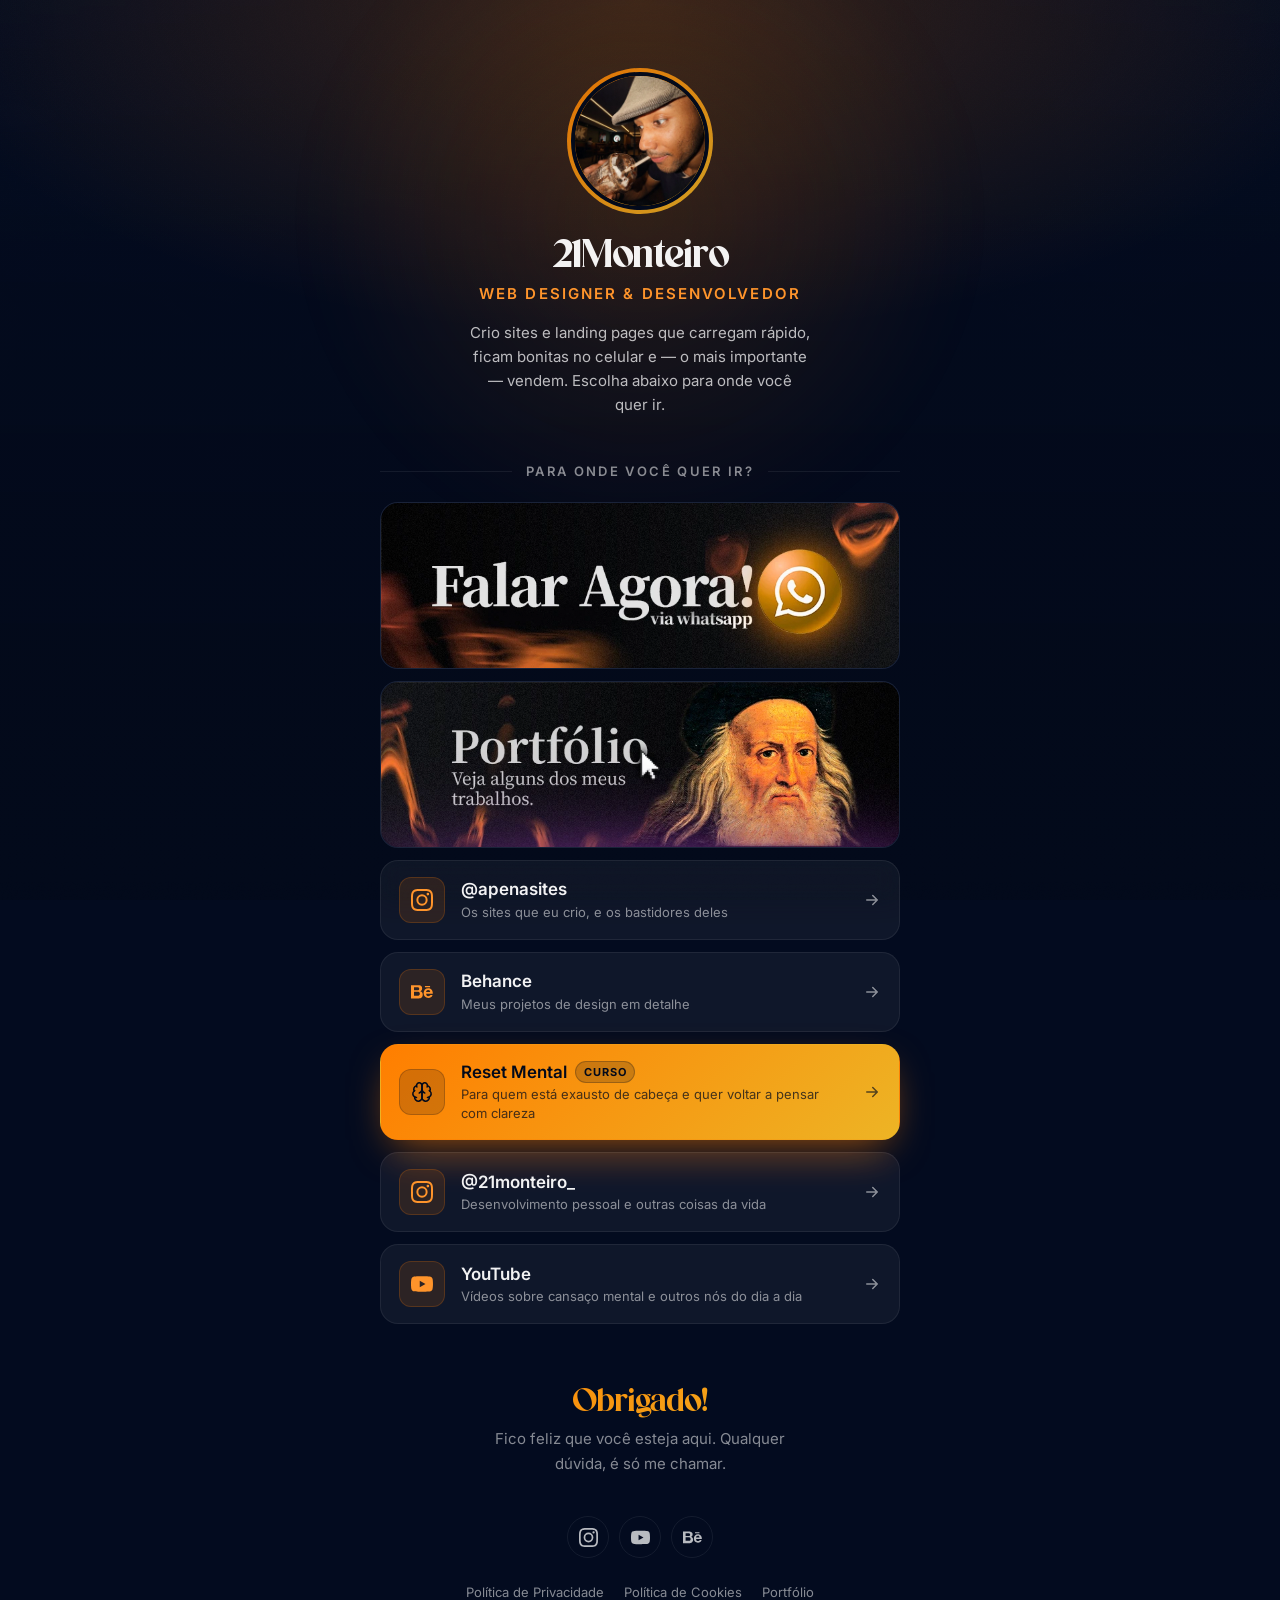
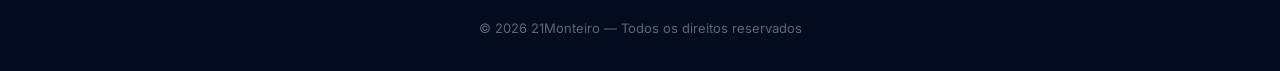
==== bio/index.html @ 61b2942c "atualizado" ====
<!DOCTYPE html>
<html lang="pt-BR">
<head>
<meta charset="UTF-8">
<meta name="viewport" content="width=device-width, initial-scale=1">
<meta name="theme-color" content="#02091A">

<title>21Monteiro — Todos os Links</title>
<meta name="description" content="Página oficial de links do 21Monteiro. Fale comigo no WhatsApp, veja meu portfólio de sites, conheça o curso Reset Mental e acompanhe nas redes.">
<meta name="author" content="Vitor Monteiro — 21Monteiro">
<link rel="canonical" href="https://21monteiro.com.br/bio/">

<meta property="og:type" content="profile">
<meta property="og:locale" content="pt_BR">
<meta property="og:site_name" content="21Monteiro">
<meta property="og:title" content="21Monteiro — Todos os Links">
<meta property="og:description" content="Fale comigo, veja meu portfólio e conheça o curso Reset Mental. Tudo em um lugar só.">
<meta property="og:image" content="https://21monteiro.com.br/assets/img/foto-bio-og.webp">
<meta property="og:image:width" content="1200">
<meta property="og:image:height" content="1200">
<meta name="twitter:card" content="summary_large_image">

<link rel="icon" href="/assets/img/logo-header.webp" type="image/webp">
<link rel="apple-touch-icon" href="/assets/img/foto-bio.webp">

<link rel="preconnect" href="https://fonts.googleapis.com">
<link rel="preconnect" href="https://fonts.gstatic.com" crossorigin>
<link rel="stylesheet" href="https://fonts.googleapis.com/css2?family=Inter:ital,opsz,wght@0,14..32,100..900;1,14..32,100..900&display=swap">

<link rel="stylesheet" href="/css/base.css">
<link rel="stylesheet" href="/css/bio.css">
<link rel="stylesheet" href="/css/lead.css">

<link rel="preload" as="image" href="/assets/img/foto-bio.webp">
<link rel="preload" as="image" href="/assets/img/banner-whatsapp.webp">

<script type="application/ld+json">
{
  "@context": "https://schema.org",
  "@type": "Person",
  "name": "Vitor Monteiro",
  "alternateName": "21Monteiro",
  "jobTitle": "Web Designer e Desenvolvedor",
  "url": "https://21monteiro.com.br/bio/",
  "sameAs": [
    "https://www.instagram.com/apenasites/",
    "https://www.instagram.com/21monteiro_/",
    "https://www.youtube.com/@21Monteiro",
    "https://www.behance.net/21monteiro"
  ]
}
</script>
</head>

<body class="pagina-bio">

<!-- Fundo em camadas -->
<div class="bio-fundo" aria-hidden="true">
  <img src="/assets/img/bio-bg.webp" alt="">
</div>
<div class="bio-halo" aria-hidden="true"></div>

<main class="bio-container">

  <!-- ====================== PERFIL ====================== -->
  <header class="bio-perfil">
    <div class="bio-avatar">
      <img src="/assets/img/foto-bio.webp" alt="Foto de Vitor Monteiro" width="138" height="138" fetchpriority="high">
    </div>

    <h1 class="bio-nome">21Monteiro</h1>
    <p class="bio-cargo">Web Designer &amp; Desenvolvedor</p>
    <p class="bio-sobre">
      Crio sites e landing pages que carregam rápido, ficam bonitas no celular
      e — o mais importante — vendem. Escolha abaixo para onde você quer ir.
    </p>
  </header>

  <!-- ====================== MENU DE LINKS ====================== -->
  <nav aria-labelledby="rotulo-menu">
    <p class="bio-menu-rotulo" id="rotulo-menu">Para onde você quer ir?</p>
    <ul class="bio-menu" id="bio-menu">
      <!-- montado por js/main.js a partir de dados.js -->
    </ul>
  </nav>

  <!-- ====================== AGRADECIMENTO ====================== -->
  <section class="bio-obrigado">
    <h2 class="texto-marca">Obrigado!</h2>
    <p>Fico feliz que você esteja aqui. Qualquer dúvida, é só me chamar.</p>
  </section>

  <!-- ====================== RODAPÉ ====================== -->
  <footer class="bio-rodape">
    <div class="bio-rodape-redes redes">
      <a data-rede="instagramPessoal" href="#" target="_blank" rel="noopener" aria-label="Instagram">
        <svg viewBox="0 0 24 24" fill="currentColor" aria-hidden="true"><path d="M12 2.16c3.2 0 3.58.01 4.85.07 1.17.05 1.8.25 2.23.41.56.22.96.48 1.38.9.42.42.68.82.9 1.38.16.42.36 1.06.41 2.23.06 1.27.07 1.65.07 4.85s-.01 3.58-.07 4.85c-.05 1.17-.25 1.8-.41 2.23-.22.56-.48.96-.9 1.38-.42.42-.82.68-1.38.9-.42.16-1.06.36-2.23.41-1.27.06-1.65.07-4.85.07s-3.58-.01-4.85-.07c-1.17-.05-1.8-.25-2.23-.41-.56-.22-.96-.48-1.38-.9-.42-.42-.68-.82-.9-1.38-.16-.42-.36-1.06-.41-2.23C2.17 15.58 2.16 15.2 2.16 12s.01-3.58.07-4.85c.05-1.17.25-1.8.41-2.23.22-.56.48-.96.9-1.38.42-.42.82-.68 1.38-.9.42-.16 1.06-.36 2.23-.41C8.42 2.17 8.8 2.16 12 2.16M12 0C8.74 0 8.33.01 7.05.07c-1.28.06-2.15.26-2.91.56-.79.31-1.46.72-2.13 1.38A5.9 5.9 0 0 0 .63 4.14c-.3.76-.5 1.63-.56 2.91C.01 8.33 0 8.74 0 12s.01 3.67.07 4.95c.06 1.28.26 2.15.56 2.91.31.79.72 1.46 1.38 2.13a5.9 5.9 0 0 0 2.13 1.38c.76.3 1.63.5 2.91.56C8.33 23.99 8.74 24 12 24s3.67-.01 4.95-.07c1.28-.06 2.15-.26 2.91-.56a5.9 5.9 0 0 0 2.13-1.38 5.9 5.9 0 0 0 1.38-2.13c.3-.76.5-1.63.56-2.91.06-1.28.07-1.69.07-4.95s-.01-3.67-.07-4.95c-.06-1.28-.26-2.15-.56-2.91a5.9 5.9 0 0 0-1.38-2.13A5.9 5.9 0 0 0 19.86.63c-.76-.3-1.63-.5-2.91-.56C15.67.01 15.26 0 12 0m0 5.84a6.16 6.16 0 1 0 0 12.32 6.16 6.16 0 0 0 0-12.32M12 16a4 4 0 1 1 0-8 4 4 0 0 1 0 8m7.85-10.41a1.44 1.44 0 1 1-2.88 0 1.44 1.44 0 0 1 2.88 0"/></svg>
      </a>
      <a data-rede="youtube" href="#" target="_blank" rel="noopener" aria-label="YouTube">
        <svg viewBox="0 0 24 24" fill="currentColor" aria-hidden="true"><path d="M23.5 6.19a3.02 3.02 0 0 0-2.12-2.14C19.5 3.55 12 3.55 12 3.55s-7.5 0-9.38.5A3.02 3.02 0 0 0 .5 6.19C0 8.08 0 12 0 12s0 3.92.5 5.81a3.02 3.02 0 0 0 2.12 2.14c1.88.5 9.38.5 9.38.5s7.5 0 9.38-.5a3.02 3.02 0 0 0 2.12-2.14C24 15.92 24 12 24 12s0-3.92-.5-5.81M9.55 15.57V8.43L15.82 12l-6.27 3.57"/></svg>
      </a>
      <a data-rede="behance" href="#" target="_blank" rel="noopener" aria-label="Behance">
        <svg viewBox="0 0 24 24" fill="currentColor" aria-hidden="true"><path d="M7.44 4.5c.7 0 1.34.06 1.92.19.58.12 1.07.32 1.48.6.41.28.73.65.95 1.11.23.46.34 1.04.34 1.72 0 .74-.17 1.35-.5 1.84-.34.49-.84.89-1.5 1.2.9.26 1.58.72 2.02 1.37.44.66.67 1.45.67 2.37 0 .75-.15 1.4-.44 1.94-.29.55-.68 1-1.17 1.34-.49.35-1.06.6-1.69.77-.63.16-1.28.25-1.95.25H0V4.5h7.44m-.45 5.64c.58 0 1.05-.14 1.42-.41.37-.28.55-.72.55-1.34 0-.34-.06-.63-.18-.85a1.32 1.32 0 0 0-.5-.52 2.1 2.1 0 0 0-.71-.26 4.6 4.6 0 0 0-.84-.07H3.3v3.45h3.69m.2 5.92c.32 0 .63-.03.92-.1.29-.06.55-.17.77-.32.22-.15.4-.36.53-.62.13-.26.2-.6.2-1 0-.79-.22-1.35-.66-1.69-.44-.34-1.03-.5-1.75-.5H3.3v4.23h3.89M16.9 15.9c.44.43 1.08.65 1.91.65.6 0 1.11-.15 1.54-.45.43-.3.7-.62.79-.95h2.4c-.38 1.2-.97 2.05-1.77 2.56-.79.51-1.75.77-2.88.77-.78 0-1.49-.13-2.12-.38a4.45 4.45 0 0 1-1.6-1.08 4.8 4.8 0 0 1-1.02-1.68 6.15 6.15 0 0 1-.35-2.13c0-.76.12-1.46.36-2.11a4.9 4.9 0 0 1 2.65-2.8 5.3 5.3 0 0 1 2.08-.4c.85 0 1.6.17 2.23.5.64.32 1.16.77 1.57 1.32.41.56.7 1.19.88 1.9.18.71.24 1.45.19 2.22h-7.24c0 .85.28 1.63.72 2.06m3.36-5.6c-.35-.38-.92-.59-1.66-.59-.48 0-.89.08-1.21.25a2.4 2.4 0 0 0-.76.6c-.19.24-.32.5-.4.77-.07.27-.11.51-.13.72h4.48c-.13-.7-.35-1.19-.7-1.57M15.2 5.4h5.6v1.36h-5.6z"/></svg>
      </a>
    </div>

    <div class="bio-rodape-links">
      <a href="/politica-de-privacidade/">Política de Privacidade</a>
      <a href="/politica-de-cookies/">Política de Cookies</a>
      <a href="/">Portfólio</a>
    </div>

    <p class="bio-rodape-marca">
      &copy; <span data-ano>2026</span> 21Monteiro — Todos os direitos reservados
    </p>
  </footer>

</main>

<script src="/js/dados.js"></script>
<script src="/js/main.js"></script>
<script src="/js/lead.js"></script>
</body>
</html>
---- css/base.css ----
/* ============================================================================
   21MONTEIRO — BASE
   Tokens, reset, tipografia, componentes compartilhados, header e footer.
   ========================================================================== */

/* ---- FONTE DA MARCA ------------------------------------------------------ */
@font-face {
  font-family: "Meditative";
  src: url("../assets/fonts/meditative.ttf") format("truetype");
  font-weight: 400;
  font-display: swap;
}

/* ---- TOKENS -------------------------------------------------------------- */
:root {
  /* Cores da marca */
  --navy-900:   #02091A;
  --navy-800:   #030B1F;
  --navy-700:   #071129;
  --navy-600:   #0C1A38;

  --laranja:    #FF7E00;
  --laranja-cl: #FF942B;
  --ambar:      #EDB425;
  --bronze:     #E89D35;
  --ciano:      #35D6E8;

  --branco:     #FFFFFF;

  /* Papéis semânticos.
     Texto definido por transparência, não por cinza fixo: assim ele se
     assenta em qualquer fundo (hero, card, laranja) sem virar "cinza sujo". */
  --bg:           var(--navy-800);
  --bg-alt:       var(--navy-900);
  --superficie:   rgba(255, 255, 255, .035);
  --superficie-2: rgba(255, 255, 255, .06);
  --borda:        rgba(255, 255, 255, .07);
  --borda-forte:  rgba(255, 255, 255, .14);
  --texto:        rgba(255, 255, 255, .95);
  --texto-suave:  rgba(255, 255, 255, .72);
  --texto-fraco:  rgba(255, 255, 255, .52);

  --gradiente-marca: linear-gradient(135deg, var(--laranja) 0%, var(--ambar) 100%);
  --brilho-marca:    0 0 0 1px rgba(255,126,0,.35), 0 12px 40px -12px rgba(255,126,0,.55);

  /* Tipografia — escala fluida */
  --fonte-display: "Meditative", "Outfit", system-ui, sans-serif;
  --fonte-corpo:   "Inter", system-ui, -apple-system, "Segoe UI", sans-serif;

  /* Escala mais aberta: títulos maiores e corpo com mais ar,
     do jeito que os sites atuais respiram. */
  --t-xs:  clamp(.75rem,  .72rem + .15vw, .8125rem);
  --t-sm:  clamp(.875rem, .85rem + .2vw,  .9375rem);
  --t-md:  clamp(1rem,    .96rem + .2vw,  1.0625rem);
  --t-lg:  clamp(1.1875rem, 1.1rem + .45vw, 1.5rem);
  --t-xl:  clamp(1.625rem, 1.35rem + 1.2vw, 2.25rem);
  --t-2xl: clamp(2.25rem, 1.7rem + 2.6vw, 3.75rem);
  --t-3xl: clamp(3rem,    1.9rem + 5.2vw, 6.5rem);

  /* Espaçamento e layout */
  --largura:   1240px;
  --gutter:    clamp(1.25rem, 4vw, 3rem);
  --secao-y:   clamp(4.5rem, 9vw, 8.5rem);
  --raio-sm:   10px;
  --raio:      18px;
  --raio-lg:   28px;
  --raio-full: 999px;

  --sombra:    0 18px 50px -20px rgba(0, 0, 0, .75);
  --transicao: 320ms cubic-bezier(.22, 1, .36, 1);
  --header-h:  76px;
}

/* ---- RESET --------------------------------------------------------------- */
*, *::before, *::after { box-sizing: border-box; }

* { margin: 0; }

html {
  scroll-behavior: smooth;
  scroll-padding-top: calc(var(--header-h) + 1.5rem);
  -webkit-text-size-adjust: 100%;
  /* Corta o "elástico" da rolagem, que entrega o site como página comum */
  overscroll-behavior-y: none;
}

body {
  background: var(--bg);
  color: var(--texto);
  font-family: var(--fonte-corpo);
  font-size: var(--t-md);
  line-height: 1.65;
  -webkit-font-smoothing: antialiased;
  -moz-osx-font-smoothing: grayscale;
  overflow-x: hidden;
  overscroll-behavior-y: none;
  /* A Inter variável tem eixo óptico: o navegador escolhe sozinho o
     desenho certo para cada tamanho — títulos ganham corte de display,
     texto pequeno ganha corte mais aberto e legível. */
  font-optical-sizing: auto;
}

img, svg, video { display: block; max-width: 100%; height: auto; }
button, input, textarea, select { font: inherit; color: inherit; }
button { background: none; border: 0; cursor: pointer; }
a { color: inherit; text-decoration: none; }
ul, ol { list-style: none; padding: 0; }

:focus-visible {
  outline: 2px solid var(--ambar);
  outline-offset: 3px;
  border-radius: 4px;
}

::selection { background: var(--laranja); color: var(--branco); }

/* Respeita quem prefere menos movimento */
@media (prefers-reduced-motion: reduce) {
  html { scroll-behavior: auto; }
  *, *::before, *::after {
    animation-duration: .01ms !important;
    animation-iteration-count: 1 !important;
    transition-duration: .01ms !important;
  }
}

/* ---- TIPOGRAFIA ---------------------------------------------------------- */
/* Quanto maior o texto, mais apertado o espacejamento — é assim que
   títulos grandes param de parecer "esticados". */
h1, h2, h3, h4 {
  line-height: 1.08;
  font-weight: 700;
  letter-spacing: -.03em;
  text-wrap: balance;
}

h3, h4 { letter-spacing: -.02em; }

p { text-wrap: pretty; }

.display {
  font-family: var(--fonte-display);
  font-weight: 400;
  letter-spacing: 0;
  line-height: .95;
}

.texto-marca {
  background: var(--gradiente-marca);
  -webkit-background-clip: text;
  background-clip: text;
  color: transparent;
}

/* ---- LAYOUT -------------------------------------------------------------- */
.container {
  width: min(100% - (var(--gutter) * 2), var(--largura));
  margin-inline: auto;
}

.secao { padding-block: var(--secao-y); position: relative; }

.secao-alt { background: var(--bg-alt); }

.secao-cabecalho {
  display: flex;
  flex-direction: column;
  gap: .5rem;
  margin-bottom: clamp(2.5rem, 5vw, 4rem);
}

.secao-cabecalho.centro { align-items: center; text-align: center; }

.sobretitulo {
  font-size: var(--t-sm);
  font-weight: 600;
  letter-spacing: .18em;
  text-transform: uppercase;
  color: var(--laranja-cl);
  display: inline-flex;
  align-items: center;
  gap: .625rem;
}

.sobretitulo::before {
  content: "";
  width: 28px;
  height: 2px;
  background: var(--gradiente-marca);
  border-radius: 2px;
}

.secao-cabecalho.centro .sobretitulo::before { display: none; }

.secao-titulo { font-size: var(--t-2xl); }

.secao-descricao {
  color: var(--texto-suave);
  max-width: 54ch;
  font-size: var(--t-lg);
  line-height: 1.55;
}

.sr-only {
  position: absolute;
  width: 1px; height: 1px;
  padding: 0; margin: -1px;
  overflow: hidden;
  clip-path: inset(50%);
  white-space: nowrap;
}

.pular-link {
  position: absolute;
  left: 1rem; top: -100px;
  z-index: 200;
  background: var(--laranja);
  color: var(--branco);
  padding: .75rem 1.25rem;
  border-radius: var(--raio-sm);
  font-weight: 600;
  transition: top var(--transicao);
}
.pular-link:focus { top: 1rem; }

/* ---- BOTÕES -------------------------------------------------------------- */
.btn {
  --btn-bg: transparent;
  --btn-cor: var(--texto);
  --btn-borda: var(--borda-forte);
  display: inline-flex;
  align-items: center;
  justify-content: center;
  gap: .625rem;
  padding: .875rem 1.75rem;
  background: var(--btn-bg);
  color: var(--btn-cor);
  border: 1px solid var(--btn-borda);
  border-radius: var(--raio-full);
  font-size: var(--t-sm);
  font-weight: 600;
  letter-spacing: .01em;
  cursor: pointer;
  position: relative;
  isolation: isolate;
  transition: transform var(--transicao), box-shadow var(--transicao),
              border-color var(--transicao), background-color var(--transicao),
              color var(--transicao);
}

.btn svg { width: 18px; height: 18px; flex: none; }

.btn:hover { transform: translateY(-2px); }
.btn:active { transform: translateY(0); }

.btn-primario {
  --btn-cor: var(--navy-900);
  --btn-borda: transparent;
  background: var(--gradiente-marca);
  font-weight: 700;
}
.btn-primario:hover { box-shadow: var(--brilho-marca); }

/* Contorno: o fundo sobe de baixo para cima no hover, em vez de
   simplesmente trocar de cor. */
.btn-contorno {
  overflow: hidden;
  --btn-borda: var(--borda-forte);
}

.btn-contorno::before {
  content: "";
  position: absolute;
  inset: 0;
  z-index: -1;
  background: rgba(255, 126, 0, .12);
  transform: translateY(101%);
  transition: transform 420ms cubic-bezier(.22, 1, .36, 1);
}

.btn-contorno:hover {
  --btn-borda: rgba(255, 126, 0, .65);
}

.btn-contorno:hover::before { transform: translateY(0); }

.btn-fantasma {
  --btn-borda: transparent;
  padding-inline: 1rem;
  color: var(--texto-suave);
}
.btn-fantasma:hover { color: var(--texto); }

.btn-bloco { width: 100%; }

/* ---- CARTÃO -------------------------------------------------------------- *
   Sem borda desenhada o tempo todo: a separação vem da elevação do fundo.
   A borda só acende no hover, marcando o item ativo.
   -------------------------------------------------------------------------- */
.cartao {
  background: var(--superficie);
  border: 1px solid transparent;
  border-radius: var(--raio-lg);
  position: relative;
  overflow: hidden;
  transition: transform var(--transicao), border-color var(--transicao),
              background-color var(--transicao), box-shadow var(--transicao);
}

.cartao:hover {
  transform: translateY(-5px);
  border-color: var(--borda-forte);
  background: var(--superficie-2);
  box-shadow: 0 24px 60px -28px rgba(0, 0, 0, .85);
}

/* ---- HEADER -------------------------------------------------------------- */
.cabecalho {
  position: fixed;
  inset: 0 0 auto 0;
  z-index: 100;
  height: var(--header-h);
  display: flex;
  align-items: center;
  transition: background-color var(--transicao), border-color var(--transicao);
  border-bottom: 1px solid transparent;
}

.cabecalho.rolado {
  background: rgba(3, 11, 31, .82);
  backdrop-filter: blur(16px) saturate(140%);
  -webkit-backdrop-filter: blur(16px) saturate(140%);
  border-bottom-color: var(--borda);
}

.cabecalho-inner {
  display: flex;
  align-items: center;
  justify-content: space-between;
  gap: 1.5rem;
  width: 100%;
}

.logo { display: inline-flex; align-items: center; }
.logo img { height: 34px; width: auto; }

.nav-desktop { display: none; }

@media (min-width: 900px) {
  .nav-desktop {
    display: flex;
    align-items: center;
    gap: .25rem;
  }
}

.nav-link {
  position: relative;
  padding: .5rem .875rem;
  font-size: var(--t-sm);
  font-weight: 500;
  color: var(--texto-suave);
  border-radius: var(--raio-sm);
  transition: color var(--transicao);
}

.nav-link::after {
  content: "";
  position: absolute;
  left: .875rem; right: .875rem;
  bottom: .25rem;
  height: 2px;
  background: var(--gradiente-marca);
  border-radius: 2px;
  transform: scaleX(0);
  transform-origin: left;
  transition: transform var(--transicao);
}

.nav-link:hover,
.nav-link[aria-current="true"] { color: var(--texto); }
.nav-link[aria-current="true"]::after { transform: scaleX(1); }

.cabecalho-acoes { display: flex; align-items: center; gap: .75rem; }
.cabecalho-acoes .btn { padding: .625rem 1.25rem; }

@media (max-width: 899px) {
  .cabecalho-acoes .btn-cta-header { display: none; }
}

/* ---- MENU MOBILE --------------------------------------------------------- */
.botao-menu {
  display: inline-flex;
  flex-direction: column;
  justify-content: center;
  gap: 5px;
  width: 44px; height: 44px;
  padding: 0 10px;
  border-radius: var(--raio-sm);
  border: 1px solid var(--borda);
}

@media (min-width: 900px) { .botao-menu { display: none; } }

.botao-menu span {
  display: block;
  height: 2px;
  background: var(--texto);
  border-radius: 2px;
  transition: transform var(--transicao), opacity var(--transicao), width var(--transicao);
}
.botao-menu span:nth-child(1) { width: 100%; }
.botao-menu span:nth-child(2) { width: 70%; }
.botao-menu span:nth-child(3) { width: 85%; }

.botao-menu[aria-expanded="true"] span:nth-child(1) { transform: translateY(7px) rotate(45deg); }
.botao-menu[aria-expanded="true"] span:nth-child(2) { opacity: 0; }
.botao-menu[aria-expanded="true"] span:nth-child(3) { width: 100%; transform: translateY(-7px) rotate(-45deg); }

.menu-mobile {
  position: fixed;
  inset: 0;
  z-index: 99;
  background: rgba(2, 9, 26, .97);
  backdrop-filter: blur(20px);
  -webkit-backdrop-filter: blur(20px);
  display: flex;
  flex-direction: column;
  justify-content: center;
  padding: var(--header-h) var(--gutter) 3rem;
  opacity: 0;
  visibility: hidden;
  transition: opacity var(--transicao), visibility var(--transicao);
}

.menu-mobile.aberto { opacity: 1; visibility: visible; }

.menu-mobile ul { display: flex; flex-direction: column; gap: .25rem; }

.menu-mobile ul a {
  display: block;
  padding: 1rem 0;
  font-size: var(--t-xl);
  font-weight: 600;
  border-bottom: 1px solid var(--borda);
  transform: translateY(14px);
  opacity: 0;
  transition: transform var(--transicao), opacity var(--transicao), color var(--transicao);
}

.menu-mobile.aberto ul a { transform: none; opacity: 1; }
.menu-mobile ul a:hover { color: var(--laranja-cl); }

.menu-mobile.aberto li:nth-child(1) a { transition-delay: 60ms; }
.menu-mobile.aberto li:nth-child(2) a { transition-delay: 110ms; }
.menu-mobile.aberto li:nth-child(3) a { transition-delay: 160ms; }
.menu-mobile.aberto li:nth-child(4) a { transition-delay: 210ms; }
.menu-mobile.aberto li:nth-child(5) a { transition-delay: 260ms; }

.menu-mobile .btn { margin-top: 2rem; }

body.travado { overflow: hidden; }

/* ---- RODAPÉ -------------------------------------------------------------- */
.rodape {
  background: var(--bg-alt);
  border-top: 1px solid var(--borda);
  padding-block: clamp(3rem, 6vw, 5rem) 2rem;
}

.rodape-grid {
  display: grid;
  gap: clamp(2rem, 5vw, 3.5rem);
  grid-template-columns: 1fr;
}

@media (min-width: 720px) {
  .rodape-grid { grid-template-columns: repeat(2, 1fr); }
}
@media (min-width: 1000px) {
  .rodape-grid { grid-template-columns: 1.6fr 1fr 1fr 1fr; }
}

/* width:auto é obrigatório aqui: sem ele a largura vem do atributo
   width= do HTML e a logo estica. */
.rodape-marca img {
  height: 48px;
  width: auto;
  margin-bottom: 1.25rem;
}

.rodape-marca p {
  color: var(--texto-fraco);
  font-size: var(--t-sm);
  max-width: 34ch;
  margin-bottom: 1.5rem;
}

.rodape h3 {
  font-size: var(--t-sm);
  font-weight: 700;
  letter-spacing: .12em;
  text-transform: uppercase;
  color: var(--texto);
  margin-bottom: 1.25rem;
}

.rodape-lista { display: flex; flex-direction: column; gap: .75rem; }

.rodape-lista a {
  color: var(--texto-fraco);
  font-size: var(--t-sm);
  display: inline-flex;
  align-items: center;
  gap: .5rem;
  width: fit-content;
  transition: color var(--transicao), transform var(--transicao);
}

.rodape-lista a:hover { color: var(--laranja-cl); transform: translateX(3px); }
.rodape-lista svg { width: 16px; height: 16px; flex: none; opacity: .6; }

.redes { display: flex; gap: .625rem; }

.redes a {
  display: grid;
  place-items: center;
  width: 42px; height: 42px;
  border: 1px solid var(--borda);
  border-radius: var(--raio-full);
  color: var(--texto-suave);
  transition: color var(--transicao), background var(--transicao),
              border-color var(--transicao), transform var(--transicao);
}

.redes a:hover {
  color: var(--navy-900);
  background: var(--gradiente-marca);
  border-color: transparent;
  transform: translateY(-3px);
}

.redes svg { width: 19px; height: 19px; }

.rodape-base {
  margin-top: clamp(2.5rem, 5vw, 4rem);
  padding-top: 1.75rem;
  border-top: 1px solid var(--borda);
  display: flex;
  flex-wrap: wrap;
  gap: 1rem;
  align-items: center;
  justify-content: space-between;
  color: var(--texto-fraco);
  font-size: var(--t-xs);
}

.rodape-base a:hover { color: var(--laranja-cl); }

/* ---- BOTÃO FLUTUANTE WHATSAPP -------------------------------------------- */
.zap-flutuante {
  position: fixed;
  right: clamp(1rem, 3vw, 2rem);
  bottom: clamp(1rem, 3vw, 2rem);
  z-index: 90;
  display: inline-flex;
  align-items: center;
  gap: .625rem;
  padding: .875rem 1.25rem;
  background: #25D366;
  color: #04220F;
  font-weight: 700;
  font-size: var(--t-sm);
  border-radius: var(--raio-full);
  box-shadow: 0 10px 34px -8px rgba(37, 211, 102, .6);
  transform: translateY(20px);
  opacity: 0;
  pointer-events: none;
  transition: transform var(--transicao), opacity var(--transicao), box-shadow var(--transicao);
}

.zap-flutuante.visivel { transform: none; opacity: 1; pointer-events: auto; }
.zap-flutuante:hover { box-shadow: 0 14px 44px -6px rgba(37, 211, 102, .8); }
.zap-flutuante svg { width: 22px; height: 22px; }

@media (max-width: 560px) {
  .zap-flutuante span { display: none; }
  .zap-flutuante { padding: .875rem; }
}

/* ---- ANIMAÇÃO DE ENTRADA -------------------------------------------------- *
   O elemento é "revelado" de baixo para cima por uma máscara, em vez de
   só aparecer. Dá a sensação de que o conteúdo estava lá, esperando.
   -------------------------------------------------------------------------- */
.revelar {
  opacity: 0;
  transform: translateY(22px);
  clip-path: inset(12% 0 0 0);
  will-change: clip-path, transform, opacity;
  transition: opacity 820ms cubic-bezier(.22, 1, .36, 1),
              transform 820ms cubic-bezier(.22, 1, .36, 1),
              clip-path 980ms cubic-bezier(.22, 1, .36, 1);
}

.revelar.visivel {
  opacity: 1;
  transform: none;
  clip-path: inset(0 0 0 0);
  will-change: auto;
}

/* Escalonamento: filhos diretos entram em cascata, não todos de uma vez */
.revelar-grupo > *          { transition-delay: 0ms; }
.revelar-grupo > *:nth-child(2) { transition-delay: 90ms; }
.revelar-grupo > *:nth-child(3) { transition-delay: 180ms; }
.revelar-grupo > *:nth-child(4) { transition-delay: 270ms; }

/* ---- BARRA DE PROGRESSO DA ROLAGEM ---------------------------------------- */
.progresso {
  position: fixed;
  inset: 0 0 auto 0;
  height: 2px;
  z-index: 101;
  background: var(--gradiente-marca);
  transform: scaleX(0);
  transform-origin: left;
  will-change: transform;
  pointer-events: none;
}

/* ---- GRÃO ----------------------------------------------------------------- *
   Uma camada de ruído quase imperceptível sobre tudo. Tira o aspecto
   "plástico" dos fundos escuros chapados e dos gradientes.
   -------------------------------------------------------------------------- */
.grao {
  position: fixed;
  inset: 0;
  z-index: 9999;
  pointer-events: none;
  opacity: .035;
  mix-blend-mode: overlay;
  background-image: url("data:image/svg+xml,%3Csvg xmlns='http://www.w3.org/2000/svg' width='200' height='200'%3E%3Cfilter id='n'%3E%3CfeTurbulence type='fractalNoise' baseFrequency='.85' numOctaves='3'/%3E%3C/filter%3E%3Crect width='100%25' height='100%25' filter='url(%23n)'/%3E%3C/svg%3E");
}

@media (prefers-reduced-motion: reduce) {
  .revelar { clip-path: none; }
}

/* ---- RESPIRO DO CABEÇALHO ------------------------------------------------- *
   O header ocupa a largura toda, com uma margem própria de 20px (ou 2% em
   telas largas). Assim logo e botão de menu nunca encostam na borda.
   -------------------------------------------------------------------------- */
.cabecalho-inner {
  width: 100%;
  max-width: none;
  padding-inline: max(20px, 2%);
}
---- css/bio.css ----
/* ============================================================================
   21MONTEIRO — LINK BIO
   Página-menu: o lead escolhe rápido para onde quer ir.
   ========================================================================== */

.pagina-bio {
  min-height: 100svh;
  display: flex;
  flex-direction: column;
  position: relative;
  isolation: isolate;
}

/* ---- FUNDO --------------------------------------------------------------- */
.bio-fundo {
  position: fixed;
  inset: 0;
  z-index: -2;
}

.bio-fundo img {
  width: 100%; height: 100%;
  object-fit: cover;
  object-position: center top;
  opacity: .22;
}

.bio-fundo::after {
  content: "";
  position: absolute;
  inset: 0;
  background:
    radial-gradient(85% 55% at 50% 0%, rgba(255, 126, 0, .2), transparent 68%),
    linear-gradient(180deg, rgba(3, 11, 31, .7) 0%, rgba(2, 9, 26, .96) 60%, var(--navy-900) 100%);
}

/* Halo suave animado atrás do conteúdo */
.bio-halo {
  position: fixed;
  z-index: -1;
  top: -18%;
  left: 50%;
  width: min(760px, 130vw);
  aspect-ratio: 1;
  transform: translateX(-50%);
  background: radial-gradient(circle, rgba(255, 126, 0, .13), transparent 62%);
  filter: blur(26px);
  animation: respira 9s ease-in-out infinite;
  pointer-events: none;
}

@keyframes respira {
  0%, 100% { transform: translateX(-50%) scale(1);    opacity: .85; }
  50%      { transform: translateX(-50%) scale(1.14); opacity: 1; }
}

/* ---- CONTAINER ----------------------------------------------------------- */
.bio-container {
  width: min(100% - 2.5rem, 520px);
  margin-inline: auto;
  padding-block: clamp(3rem, 8vw, 4.5rem) 2rem;
  flex: 1;
  display: flex;
  flex-direction: column;
}

/* ---- PERFIL -------------------------------------------------------------- */
.bio-perfil {
  text-align: center;
  margin-bottom: clamp(2rem, 5vw, 2.75rem);
}

.bio-avatar {
  position: relative;
  width: clamp(112px, 26vw, 138px);
  aspect-ratio: 1;
  margin: 0 auto 1.25rem;
}

/* Anel gradiente ao redor da foto */
.bio-avatar::before {
  content: "";
  position: absolute;
  inset: -4px;
  border-radius: 50%;
  background: var(--gradiente-marca);
  opacity: .85;
}

.bio-avatar img {
  position: relative;
  width: 100%; height: 100%;
  border-radius: 50%;
  object-fit: cover;
  border: 4px solid var(--navy-900);
}

.bio-nome {
  font-family: var(--fonte-display);
  font-weight: 400;
  font-size: clamp(2rem, 8vw, 2.75rem);
  line-height: 1;
  margin-bottom: .5rem;
}

.bio-cargo {
  font-size: var(--t-sm);
  font-weight: 600;
  letter-spacing: .14em;
  text-transform: uppercase;
  color: var(--laranja-cl);
  margin-bottom: .875rem;
}

.bio-sobre {
  color: var(--texto-suave);
  font-size: var(--t-sm);
  line-height: 1.6;
  max-width: 38ch;
  margin-inline: auto;
}

/* ---- MENU DE LINKS ------------------------------------------------------- */
.bio-menu-rotulo {
  display: flex;
  align-items: center;
  gap: .875rem;
  margin-bottom: 1.25rem;
  font-size: var(--t-xs);
  font-weight: 600;
  letter-spacing: .18em;
  text-transform: uppercase;
  color: var(--texto-fraco);
}

.bio-menu-rotulo::before,
.bio-menu-rotulo::after {
  content: "";
  flex: 1;
  height: 1px;
  background: var(--borda);
}

.bio-menu {
  display: flex;
  flex-direction: column;
  gap: .75rem;
}

/* ---- ITEM COM BANNER ------------------------------------------------------ *
   A arte já traz o texto, então o card não acrescenta nada por cima —
   só borda, cantos e o brilho no hover.
   -------------------------------------------------------------------------- */
.bio-banner {
  position: relative;
  display: block;
  border-radius: var(--raio);
  overflow: hidden;
  border: 1px solid var(--borda);
  background: var(--navy-700);
  transition: transform var(--transicao), border-color var(--transicao),
              box-shadow var(--transicao);
  /* Mesma entrada escalonada dos itens de texto */
  opacity: 0;
  transform: translateY(18px);
  animation: entra 620ms cubic-bezier(.22, 1, .36, 1) forwards;
  animation-delay: calc(var(--i, 0) * 70ms + 180ms);
}

.bio-banner img {
  width: 100%;
  height: auto;
  aspect-ratio: 773 / 246;
  object-fit: cover;
  transition: transform 520ms cubic-bezier(.22, 1, .36, 1);
}

/* Varredura de luz atravessando a arte no hover */
.bio-banner::after {
  content: "";
  position: absolute;
  inset: 0;
  background: linear-gradient(
    105deg,
    transparent 35%,
    rgba(255, 255, 255, .16) 50%,
    transparent 65%
  );
  transform: translateX(-100%);
  transition: transform 700ms cubic-bezier(.22, 1, .36, 1);
  pointer-events: none;
}

.bio-banner:hover {
  transform: translateY(-3px);
  border-color: rgba(255, 126, 0, .45);
  box-shadow: 0 16px 40px -18px rgba(255, 126, 0, .55);
}

.bio-banner:hover img { transform: scale(1.03); }
.bio-banner:hover::after { transform: translateX(100%); }
.bio-banner:active { transform: translateY(0); }

@media (prefers-reduced-motion: reduce) {
  .bio-banner::after { display: none; }
}

/* ---- ITEM DE TEXTO -------------------------------------------------------- */
.bio-item {
  position: relative;
  display: flex;
  align-items: center;
  gap: 1rem;
  padding: 1rem 1.125rem;
  background: rgba(255, 255, 255, .05);
  border: 1px solid var(--borda);
  border-radius: var(--raio);
  backdrop-filter: blur(12px);
  -webkit-backdrop-filter: blur(12px);
  overflow: hidden;
  transition: transform var(--transicao), border-color var(--transicao),
              background-color var(--transicao), box-shadow var(--transicao);
  /* Entrada escalonada — o índice vem do HTML */
  opacity: 0;
  transform: translateY(18px);
  animation: entra 620ms cubic-bezier(.22, 1, .36, 1) forwards;
  animation-delay: calc(var(--i, 0) * 70ms + 180ms);
}

@keyframes entra {
  to { opacity: 1; transform: none; }
}

.bio-item:hover {
  transform: translateY(-3px);
  border-color: var(--borda-forte);
  background: rgba(255, 255, 255, .085);
}

.bio-item:active { transform: translateY(0); }

/* Item de destaque (WhatsApp / ação principal) */
.bio-item.destaque {
  background: var(--gradiente-marca);
  border-color: transparent;
  color: var(--navy-900);
  box-shadow: 0 14px 40px -14px rgba(255, 126, 0, .7);
}

.bio-item.destaque:hover {
  box-shadow: 0 18px 50px -12px rgba(255, 126, 0, .85);
  background: var(--gradiente-marca);
}

.bio-item.destaque .bio-item-icone {
  background: rgba(2, 9, 26, .16);
  border-color: rgba(2, 9, 26, .2);
  color: var(--navy-900);
}

.bio-item.destaque .bio-item-desc { color: rgba(2, 9, 26, .72); }
.bio-item.destaque .bio-item-seta  { color: var(--navy-900); opacity: .65; }

.bio-item-icone {
  display: grid;
  place-items: center;
  width: 46px; height: 46px;
  flex: none;
  border-radius: 12px;
  background: rgba(255, 126, 0, .12);
  border: 1px solid rgba(255, 126, 0, .2);
  color: var(--laranja-cl);
}

.bio-item-icone svg { width: 22px; height: 22px; }

.bio-item-texto { flex: 1; min-width: 0; }

.bio-item-titulo {
  display: flex;
  align-items: center;
  flex-wrap: wrap;
  gap: .5rem;
  font-size: var(--t-md);
  font-weight: 600;
  line-height: 1.3;
}

/* Etiqueta pequena ao lado do título (ex.: "Curso") */
.bio-etiqueta {
  display: inline-block;
  padding: .125rem .5rem;
  border-radius: var(--raio-full);
  background: rgba(255, 126, 0, .14);
  border: 1px solid rgba(255, 126, 0, .3);
  color: var(--laranja-cl);
  font-size: .6875rem;
  font-weight: 700;
  letter-spacing: .08em;
  text-transform: uppercase;
  line-height: 1.5;
}

/* Dentro do card laranja, a etiqueta inverte para escuro */
.bio-item.destaque .bio-etiqueta {
  background: rgba(2, 9, 26, .18);
  border-color: rgba(2, 9, 26, .24);
  color: var(--navy-900);
}

.bio-item-desc {
  display: block;
  font-size: var(--t-xs);
  color: var(--texto-fraco);
  line-height: 1.45;
  margin-top: .125rem;
}

.bio-item-seta {
  flex: none;
  color: var(--texto-fraco);
  transition: transform var(--transicao);
}

.bio-item-seta svg { width: 18px; height: 18px; }
.bio-item:hover .bio-item-seta { transform: translateX(4px); }

/* ---- AGRADECIMENTO + RODAPÉ ---------------------------------------------- */
.bio-obrigado {
  margin-top: clamp(2.5rem, 6vw, 3.5rem);
  text-align: center;
}

.bio-obrigado h2 {
  font-family: var(--fonte-display);
  font-weight: 400;
  font-size: clamp(1.75rem, 6vw, 2.25rem);
  margin-bottom: .5rem;
}

.bio-obrigado p {
  color: var(--texto-fraco);
  font-size: var(--t-sm);
  max-width: 34ch;
  margin-inline: auto;
}

.bio-rodape {
  margin-top: auto;
  padding-top: 2.5rem;
  text-align: center;
  font-size: var(--t-xs);
  color: var(--texto-fraco);
}

.bio-rodape-redes {
  display: flex;
  justify-content: center;
  gap: .625rem;
  margin-bottom: 1.5rem;
}

.bio-rodape-links {
  display: flex;
  flex-wrap: wrap;
  justify-content: center;
  gap: .5rem 1.25rem;
  margin-bottom: .875rem;
}

.bio-rodape-links a {
  transition: color var(--transicao);
}

.bio-rodape-links a:hover { color: var(--laranja-cl); }

.bio-rodape-marca { opacity: .7; }
---- css/lead.css ----
/* ============================================================================
   21MONTEIRO — FORMULÁRIO DE PRÉ-QUALIFICAÇÃO
   Modal que aparece antes de mandar o visitante para o WhatsApp.
   ========================================================================== */

.lead {
  position: fixed;
  inset: 0;
  z-index: 300;               /* acima do lightbox (200) e do header (100) */
  display: grid;
  place-items: center;
  padding: clamp(.75rem, 3vw, 2rem);
}

.lead[hidden] { display: none; }

.lead-fundo {
  position: absolute;
  inset: 0;
  background: rgba(2, 9, 26, .88);
  backdrop-filter: blur(10px);
  -webkit-backdrop-filter: blur(10px);
  opacity: 0;
  transition: opacity 260ms ease;
}

.lead.aberto .lead-fundo { opacity: 1; }

/* ---- PAINEL --------------------------------------------------------------- */
.lead-painel {
  position: relative;
  z-index: 1;
  width: min(100%, 520px);
  max-height: 100%;
  overflow-y: auto;
  overscroll-behavior: contain;
  padding: clamp(1.5rem, 4vw, 2.25rem);
  background: linear-gradient(165deg, var(--navy-700), var(--navy-900));
  border: 1px solid var(--borda);
  border-radius: var(--raio-lg);
  box-shadow: 0 40px 100px -30px rgba(0, 0, 0, .9);
  opacity: 0;
  transform: translateY(18px) scale(.985);
  transition: opacity 280ms cubic-bezier(.22, 1, .36, 1),
              transform 280ms cubic-bezier(.22, 1, .36, 1);
}

.lead.aberto .lead-painel { opacity: 1; transform: none; }

/* Fio de luz no topo, igual ao cartão do hero */
.lead-painel::before {
  content: "";
  position: absolute;
  top: 0; left: 15%; right: 15%;
  height: 1px;
  background: linear-gradient(90deg, transparent, rgba(255, 148, 43, .8), transparent);
}

.lead-x {
  position: absolute;
  top: .875rem; right: .875rem;
  display: grid;
  place-items: center;
  width: 38px; height: 38px;
  border-radius: var(--raio-full);
  color: var(--texto-fraco);
  transition: color var(--transicao), background var(--transicao);
}

.lead-x:hover { color: var(--texto); background: var(--superficie-2); }
.lead-x svg { width: 18px; height: 18px; }

/* ---- CABEÇALHO ------------------------------------------------------------ */
.lead-topo { margin-bottom: 1.75rem; padding-right: 2.5rem; }

.lead-topo h2 {
  font-size: var(--t-xl);
  margin: .375rem 0 .625rem;
}

.lead-sub {
  color: var(--texto-suave);
  font-size: var(--t-sm);
  line-height: 1.6;
}

/* ---- CAMPOS --------------------------------------------------------------- */
.lead-form { display: flex; flex-direction: column; gap: 1.125rem; }

.lead-campo { display: flex; flex-direction: column; gap: .4375rem; }

.lead-campo label {
  font-size: var(--t-sm);
  font-weight: 600;
  color: var(--texto);
}

.lead-campo label span {
  font-weight: 400;
  color: var(--texto-fraco);
}

.lead-campo input,
.lead-campo select,
.lead-campo textarea {
  width: 100%;
  padding: .8125rem 1rem;
  background: rgba(255, 255, 255, .045);
  border: 1px solid var(--borda);
  border-radius: var(--raio-sm);
  color: var(--texto);
  font-size: var(--t-sm);
  font-family: inherit;
  transition: border-color var(--transicao), background var(--transicao),
              box-shadow var(--transicao);
  /* Impede o zoom automático do Safari no iPhone ao focar um campo */
  font-size: max(16px, var(--t-sm));
}

.lead-campo textarea { resize: vertical; min-height: 68px; line-height: 1.5; }

.lead-campo input::placeholder,
.lead-campo textarea::placeholder { color: var(--texto-fraco); }

.lead-campo input:focus,
.lead-campo select:focus,
.lead-campo textarea:focus {
  outline: none;
  border-color: rgba(255, 126, 0, .6);
  background: rgba(255, 255, 255, .07);
  box-shadow: 0 0 0 3px rgba(255, 126, 0, .13);
}

.lead-campo [aria-invalid="true"] {
  border-color: rgba(255, 90, 90, .65);
  background: rgba(255, 90, 90, .06);
}

/* Seta própria no select, já que a nativa não acompanha o tema escuro */
.lead-campo select {
  appearance: none;
  -webkit-appearance: none;
  cursor: pointer;
  padding-right: 2.5rem;
  background-image: url("data:image/svg+xml,%3Csvg xmlns='http://www.w3.org/2000/svg' viewBox='0 0 24 24' fill='none' stroke='%238D97AD' stroke-width='2' stroke-linecap='round' stroke-linejoin='round'%3E%3Cpath d='m6 9 6 6 6-6'/%3E%3C/svg%3E");
  background-repeat: no-repeat;
  background-position: right 1rem center;
  background-size: 18px;
}

/* A lista aberta do select é desenhada pelo sistema, não pelo CSS da página */
.lead-campo select option { background: var(--navy-800); color: #fff; }

.lead-erro {
  font-size: var(--t-xs);
  color: #FF8A8A;
  min-height: 1em;
}

.lead-erro:empty { min-height: 0; }

/* ---- ENVIO ---------------------------------------------------------------- */
.lead-enviar { margin-top: .375rem; padding-block: 1rem; }
.lead-enviar svg { width: 20px; height: 20px; }
.lead-enviar:disabled { opacity: .75; cursor: wait; transform: none; }

.lead-aviso {
  font-size: var(--t-xs);
  color: var(--texto-fraco);
  text-align: center;
  line-height: 1.5;
}

.lead-aviso a {
  color: var(--texto-suave);
  text-decoration: underline;
  text-underline-offset: 2px;
}

.lead-aviso a:hover { color: var(--laranja-cl); }

/* ---- MOBILE --------------------------------------------------------------- *
   Vira uma folha que sobe de baixo, como um app.
   -------------------------------------------------------------------------- */
@media (max-width: 560px) {
  .lead { padding: 0; place-items: end center; }

  .lead-painel {
    width: 100%;
    max-height: 92svh;
    border-radius: var(--raio-lg) var(--raio-lg) 0 0;
    border-bottom: 0;
    transform: translateY(100%);
    padding-bottom: calc(1.5rem + env(safe-area-inset-bottom, 0px));
  }

  .lead.aberto .lead-painel { transform: none; }
  .lead-form { gap: 1rem; }
}
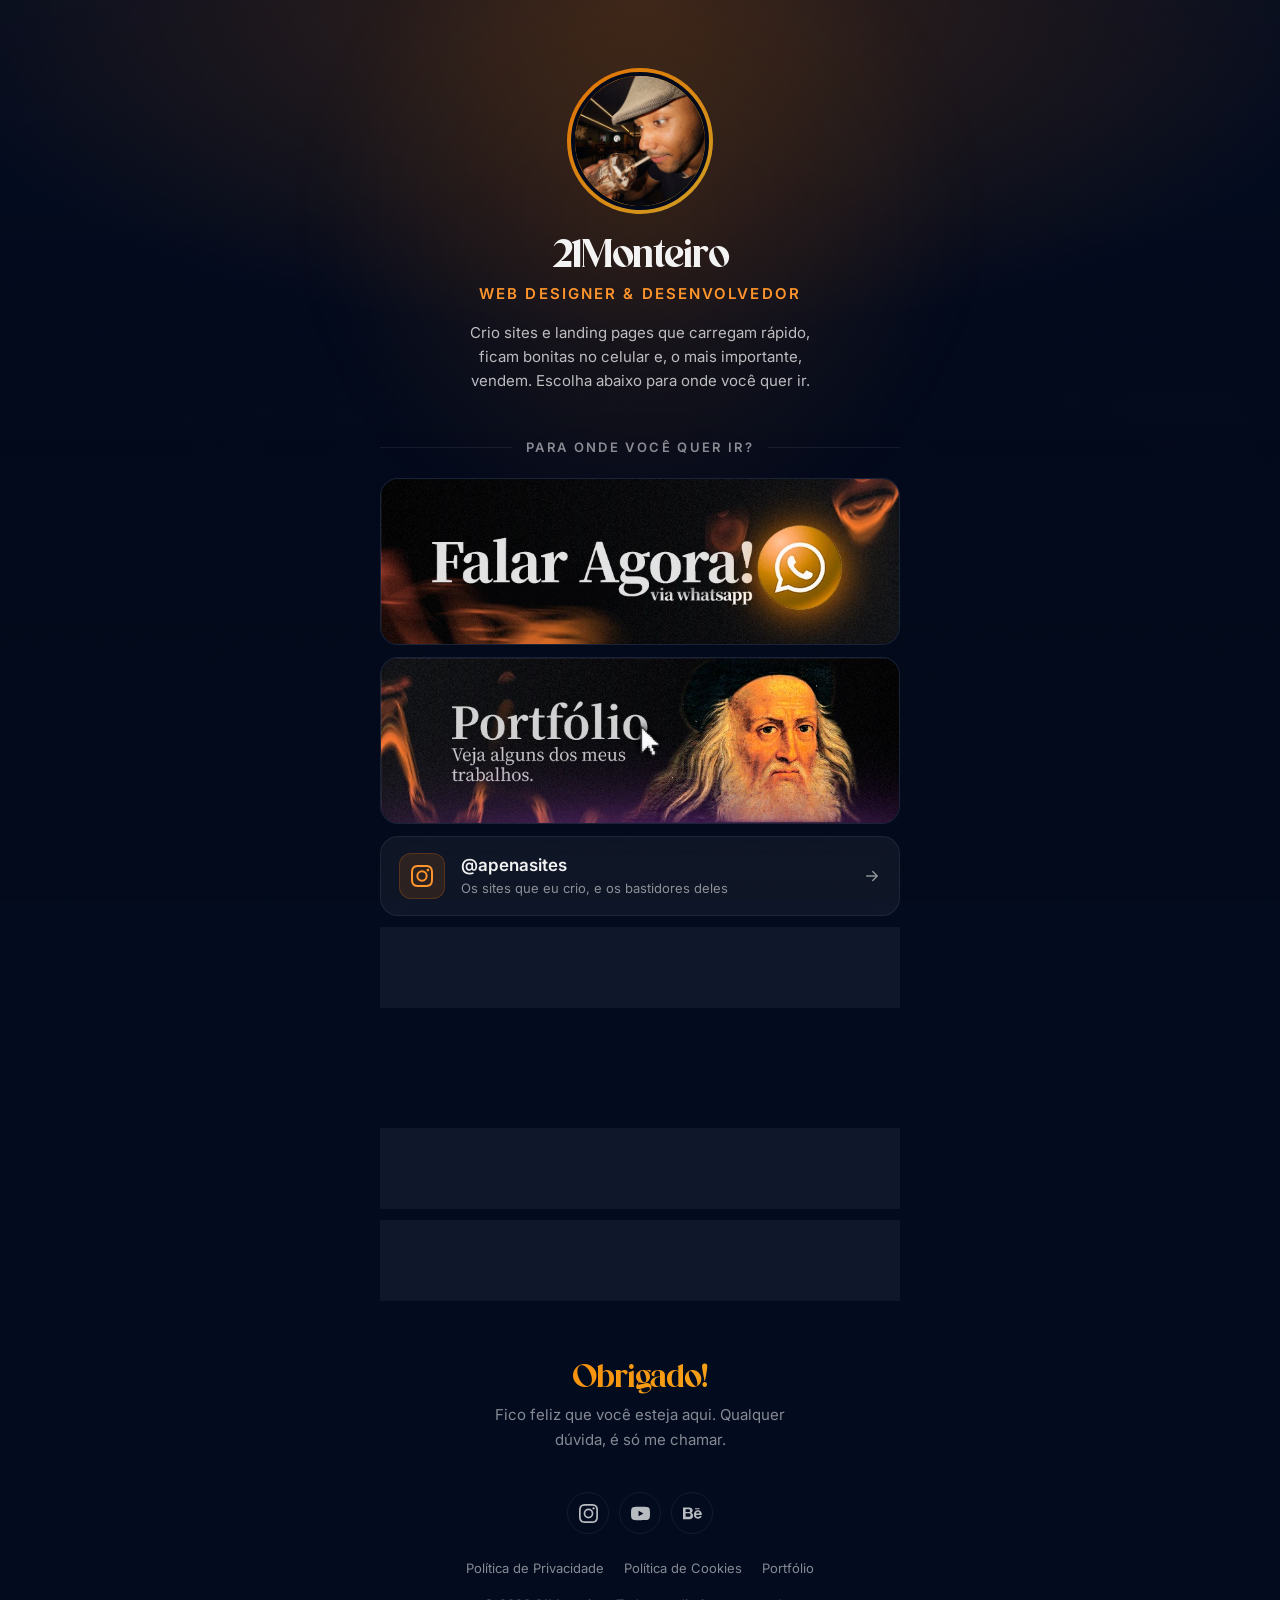
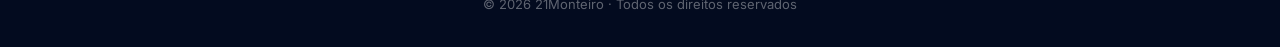
==== commit 04711f09: "Add files via upload" ====
--- a/bio/index.html
+++ b/bio/index.html
@@ -5,15 +5,15 @@
 <meta name="viewport" content="width=device-width, initial-scale=1">
 <meta name="theme-color" content="#02091A">
 
-<title>21Monteiro — Todos os Links</title>
+<title>21Monteiro · Todos os Links</title>
 <meta name="description" content="Página oficial de links do 21Monteiro. Fale comigo no WhatsApp, veja meu portfólio de sites, conheça o curso Reset Mental e acompanhe nas redes.">
-<meta name="author" content="Vitor Monteiro — 21Monteiro">
+<meta name="author" content="Vitor Monteiro · 21Monteiro">
 <link rel="canonical" href="https://21monteiro.com.br/bio/">
 
 <meta property="og:type" content="profile">
 <meta property="og:locale" content="pt_BR">
 <meta property="og:site_name" content="21Monteiro">
-<meta property="og:title" content="21Monteiro — Todos os Links">
+<meta property="og:title" content="21Monteiro · Todos os Links">
 <meta property="og:description" content="Fale comigo, veja meu portfólio e conheça o curso Reset Mental. Tudo em um lugar só.">
 <meta property="og:image" content="https://21monteiro.com.br/assets/img/foto-bio-og.webp">
 <meta property="og:image:width" content="1200">
@@ -72,7 +72,7 @@
     <p class="bio-cargo">Web Designer &amp; Desenvolvedor</p>
     <p class="bio-sobre">
       Crio sites e landing pages que carregam rápido, ficam bonitas no celular
-      e — o mais importante — vendem. Escolha abaixo para onde você quer ir.
+      e, o mais importante, vendem. Escolha abaixo para onde você quer ir.
     </p>
   </header>
 
@@ -111,7 +111,7 @@
     </div>
 
     <p class="bio-rodape-marca">
-      &copy; <span data-ano>2026</span> 21Monteiro — Todos os direitos reservados
+      &copy; <span data-ano>2026</span> 21Monteiro · Todos os direitos reservados
     </p>
   </footer>
 
--- a/css/base.css
+++ b/css/base.css
@@ -9,6 +9,14 @@
   src: url("../assets/fonts/meditative.ttf") format("truetype");
   font-weight: 400;
   font-display: swap;
+}
+
+/* Mesmo problema da Augustus: o "?" da Meditative é ornamental e, em
+   tamanho de título, parece um caractere errado. Desviamos só ele. */
+@font-face {
+  font-family: "Meditative";
+  src: local("Inter"), local("Segoe UI"), local("Helvetica Neue"), local("Arial");
+  unicode-range: U+003F, U+00BF;
 }
 
 /* ---- TOKENS -------------------------------------------------------------- */
--- a/css/lead.css
+++ b/css/lead.css
@@ -1,199 +1,328 @@
-/* ============================================================================
-   21MONTEIRO — FORMULÁRIO DE PRÉ-QUALIFICAÇÃO
-   Modal que aparece antes de mandar o visitante para o WhatsApp.
-   ========================================================================== */
-
-.lead {
-  position: fixed;
-  inset: 0;
-  z-index: 300;               /* acima do lightbox (200) e do header (100) */
-  display: grid;
-  place-items: center;
-  padding: clamp(.75rem, 3vw, 2rem);
-}
-
-.lead[hidden] { display: none; }
-
-.lead-fundo {
-  position: absolute;
-  inset: 0;
-  background: rgba(2, 9, 26, .88);
-  backdrop-filter: blur(10px);
-  -webkit-backdrop-filter: blur(10px);
-  opacity: 0;
-  transition: opacity 260ms ease;
-}
-
-.lead.aberto .lead-fundo { opacity: 1; }
-
-/* ---- PAINEL --------------------------------------------------------------- */
-.lead-painel {
-  position: relative;
-  z-index: 1;
-  width: min(100%, 520px);
-  max-height: 100%;
-  overflow-y: auto;
-  overscroll-behavior: contain;
-  padding: clamp(1.5rem, 4vw, 2.25rem);
-  background: linear-gradient(165deg, var(--navy-700), var(--navy-900));
-  border: 1px solid var(--borda);
-  border-radius: var(--raio-lg);
-  box-shadow: 0 40px 100px -30px rgba(0, 0, 0, .9);
-  opacity: 0;
-  transform: translateY(18px) scale(.985);
-  transition: opacity 280ms cubic-bezier(.22, 1, .36, 1),
-              transform 280ms cubic-bezier(.22, 1, .36, 1);
-}
-
-.lead.aberto .lead-painel { opacity: 1; transform: none; }
-
-/* Fio de luz no topo, igual ao cartão do hero */
-.lead-painel::before {
-  content: "";
-  position: absolute;
-  top: 0; left: 15%; right: 15%;
-  height: 1px;
-  background: linear-gradient(90deg, transparent, rgba(255, 148, 43, .8), transparent);
-}
-
-.lead-x {
-  position: absolute;
-  top: .875rem; right: .875rem;
-  display: grid;
-  place-items: center;
-  width: 38px; height: 38px;
-  border-radius: var(--raio-full);
-  color: var(--texto-fraco);
-  transition: color var(--transicao), background var(--transicao);
-}
-
-.lead-x:hover { color: var(--texto); background: var(--superficie-2); }
-.lead-x svg { width: 18px; height: 18px; }
-
-/* ---- CABEÇALHO ------------------------------------------------------------ */
-.lead-topo { margin-bottom: 1.75rem; padding-right: 2.5rem; }
-
-.lead-topo h2 {
-  font-size: var(--t-xl);
-  margin: .375rem 0 .625rem;
-}
-
-.lead-sub {
-  color: var(--texto-suave);
-  font-size: var(--t-sm);
-  line-height: 1.6;
-}
-
-/* ---- CAMPOS --------------------------------------------------------------- */
-.lead-form { display: flex; flex-direction: column; gap: 1.125rem; }
-
-.lead-campo { display: flex; flex-direction: column; gap: .4375rem; }
-
-.lead-campo label {
-  font-size: var(--t-sm);
-  font-weight: 600;
-  color: var(--texto);
-}
-
-.lead-campo label span {
-  font-weight: 400;
-  color: var(--texto-fraco);
-}
-
-.lead-campo input,
-.lead-campo select,
-.lead-campo textarea {
-  width: 100%;
-  padding: .8125rem 1rem;
-  background: rgba(255, 255, 255, .045);
-  border: 1px solid var(--borda);
-  border-radius: var(--raio-sm);
-  color: var(--texto);
-  font-size: var(--t-sm);
-  font-family: inherit;
-  transition: border-color var(--transicao), background var(--transicao),
-              box-shadow var(--transicao);
-  /* Impede o zoom automático do Safari no iPhone ao focar um campo */
-  font-size: max(16px, var(--t-sm));
-}
-
-.lead-campo textarea { resize: vertical; min-height: 68px; line-height: 1.5; }
-
-.lead-campo input::placeholder,
-.lead-campo textarea::placeholder { color: var(--texto-fraco); }
-
-.lead-campo input:focus,
-.lead-campo select:focus,
-.lead-campo textarea:focus {
-  outline: none;
-  border-color: rgba(255, 126, 0, .6);
-  background: rgba(255, 255, 255, .07);
-  box-shadow: 0 0 0 3px rgba(255, 126, 0, .13);
-}
-
-.lead-campo [aria-invalid="true"] {
-  border-color: rgba(255, 90, 90, .65);
-  background: rgba(255, 90, 90, .06);
-}
-
-/* Seta própria no select, já que a nativa não acompanha o tema escuro */
-.lead-campo select {
-  appearance: none;
-  -webkit-appearance: none;
-  cursor: pointer;
-  padding-right: 2.5rem;
-  background-image: url("data:image/svg+xml,%3Csvg xmlns='http://www.w3.org/2000/svg' viewBox='0 0 24 24' fill='none' stroke='%238D97AD' stroke-width='2' stroke-linecap='round' stroke-linejoin='round'%3E%3Cpath d='m6 9 6 6 6-6'/%3E%3C/svg%3E");
-  background-repeat: no-repeat;
-  background-position: right 1rem center;
-  background-size: 18px;
-}
-
-/* A lista aberta do select é desenhada pelo sistema, não pelo CSS da página */
-.lead-campo select option { background: var(--navy-800); color: #fff; }
-
-.lead-erro {
-  font-size: var(--t-xs);
-  color: #FF8A8A;
-  min-height: 1em;
-}
-
-.lead-erro:empty { min-height: 0; }
-
-/* ---- ENVIO ---------------------------------------------------------------- */
-.lead-enviar { margin-top: .375rem; padding-block: 1rem; }
-.lead-enviar svg { width: 20px; height: 20px; }
-.lead-enviar:disabled { opacity: .75; cursor: wait; transform: none; }
-
-.lead-aviso {
-  font-size: var(--t-xs);
-  color: var(--texto-fraco);
-  text-align: center;
-  line-height: 1.5;
-}
-
-.lead-aviso a {
-  color: var(--texto-suave);
-  text-decoration: underline;
-  text-underline-offset: 2px;
-}
-
-.lead-aviso a:hover { color: var(--laranja-cl); }
-
-/* ---- MOBILE --------------------------------------------------------------- *
-   Vira uma folha que sobe de baixo, como um app.
-   -------------------------------------------------------------------------- */
-@media (max-width: 560px) {
-  .lead { padding: 0; place-items: end center; }
-
-  .lead-painel {
-    width: 100%;
-    max-height: 92svh;
-    border-radius: var(--raio-lg) var(--raio-lg) 0 0;
-    border-bottom: 0;
-    transform: translateY(100%);
-    padding-bottom: calc(1.5rem + env(safe-area-inset-bottom, 0px));
-  }
-
-  .lead.aberto .lead-painel { transform: none; }
-  .lead-form { gap: 1rem; }
-}
+/* ============================================================================
+   21MONTEIRO — FORMULÁRIO DE PRÉ-QUALIFICAÇÃO
+   Modal que aparece antes de mandar o visitante para o WhatsApp.
+   ========================================================================== */
+
+.lead {
+  position: fixed;
+  inset: 0;
+  z-index: 300;               /* acima do lightbox (200) e do header (100) */
+  display: grid;
+  place-items: center;
+  padding: clamp(.75rem, 3vw, 2rem);
+}
+
+.lead[hidden] { display: none; }
+
+.lead-fundo {
+  position: absolute;
+  inset: 0;
+  background: rgba(2, 9, 26, .88);
+  backdrop-filter: blur(10px);
+  -webkit-backdrop-filter: blur(10px);
+  opacity: 0;
+  transition: opacity 260ms ease;
+}
+
+.lead.aberto .lead-fundo { opacity: 1; }
+
+/* ---- PAINEL --------------------------------------------------------------- */
+.lead-painel {
+  position: relative;
+  z-index: 1;
+  width: min(100%, 520px);
+  max-height: 100%;
+  overflow-y: auto;
+  overscroll-behavior: contain;
+  padding: clamp(1.5rem, 4vw, 2.25rem);
+  background: linear-gradient(165deg, var(--navy-700), var(--navy-900));
+  border: 1px solid var(--borda);
+  border-radius: var(--raio-lg);
+  box-shadow: 0 40px 100px -30px rgba(0, 0, 0, .9);
+  opacity: 0;
+  transform: translateY(18px) scale(.985);
+  transition: opacity 280ms cubic-bezier(.22, 1, .36, 1),
+              transform 280ms cubic-bezier(.22, 1, .36, 1);
+}
+
+.lead.aberto .lead-painel { opacity: 1; transform: none; }
+
+/* Fio de luz no topo, igual ao cartão do hero */
+.lead-painel::before {
+  content: "";
+  position: absolute;
+  top: 0; left: 15%; right: 15%;
+  height: 1px;
+  background: linear-gradient(90deg, transparent, rgba(255, 148, 43, .8), transparent);
+}
+
+.lead-x {
+  position: absolute;
+  top: .875rem; right: .875rem;
+  display: grid;
+  place-items: center;
+  width: 38px; height: 38px;
+  border-radius: var(--raio-full);
+  color: var(--texto-fraco);
+  transition: color var(--transicao), background var(--transicao);
+}
+
+.lead-x:hover { color: var(--texto); background: var(--superficie-2); }
+.lead-x svg { width: 18px; height: 18px; }
+
+/* ---- CABEÇALHO ------------------------------------------------------------ */
+.lead-topo { margin-bottom: 1.75rem; padding-right: 2.5rem; }
+
+.lead-topo h2 {
+  font-size: var(--t-xl);
+  margin: .375rem 0 .625rem;
+}
+
+.lead-sub {
+  color: var(--texto-suave);
+  font-size: var(--t-sm);
+  line-height: 1.6;
+}
+
+/* ---- ETAPAS --------------------------------------------------------------- *
+   Uma pergunta por vez. O <fieldset> escondido some de verdade (hidden), não
+   só da vista: assim ele sai da ordem de tabulação e do leitor de tela.
+   -------------------------------------------------------------------------- */
+.lead-progresso {
+  display: flex;
+  align-items: center;
+  gap: .75rem;
+  margin-top: 1.25rem;
+}
+
+.lead-barra {
+  flex: 1;
+  height: 4px;
+  border-radius: var(--raio-full);
+  background: rgba(255, 255, 255, .09);
+  overflow: hidden;
+}
+
+.lead-barra-cheia {
+  display: block;
+  width: 0;
+  height: 100%;
+  border-radius: inherit;
+  background: var(--gradiente-marca);
+  transition: width 320ms cubic-bezier(.22, 1, .36, 1);
+}
+
+.lead-contador {
+  font-size: var(--t-xs);
+  color: var(--texto-fraco);
+  font-variant-numeric: tabular-nums;
+}
+
+.lead-form { display: flex; flex-direction: column; gap: 1.125rem; }
+
+/* Altura mínima para o painel não pular a cada troca de pergunta. */
+.lead-corpo { min-height: 190px; }
+
+.lead-passo {
+  display: flex;
+  flex-direction: column;
+  gap: .75rem;
+  padding: 0;
+  margin: 0;
+  border: 0;
+}
+
+.lead-passo[hidden] { display: none; }
+
+@media (prefers-reduced-motion: no-preference) {
+  .lead-passo { animation: lead-entra 260ms cubic-bezier(.22, 1, .36, 1); }
+}
+
+@keyframes lead-entra {
+  from { opacity: 0; transform: translateX(14px); }
+  to   { opacity: 1; transform: none; }
+}
+
+.lead-pergunta {
+  padding: 0;
+  font-size: var(--t-md);
+  font-weight: 600;
+  color: var(--texto);
+}
+
+.lead-pergunta span {
+  font-weight: 400;
+  color: var(--texto-fraco);
+}
+
+/* ---- CAMPOS DE TEXTO ------------------------------------------------------ */
+.lead-passo input[type="text"],
+.lead-passo input[type="tel"],
+.lead-passo textarea {
+  width: 100%;
+  padding: .8125rem 1rem;
+  background: rgba(255, 255, 255, .045);
+  border: 1px solid var(--borda);
+  border-radius: var(--raio-sm);
+  color: var(--texto);
+  font-family: inherit;
+  transition: border-color var(--transicao), background var(--transicao),
+              box-shadow var(--transicao);
+  /* Impede o zoom automático do Safari no iPhone ao focar um campo */
+  font-size: max(16px, var(--t-sm));
+}
+
+.lead-passo textarea { resize: vertical; min-height: 84px; line-height: 1.5; }
+
+.lead-passo input::placeholder,
+.lead-passo textarea::placeholder { color: var(--texto-fraco); }
+
+.lead-passo input:focus,
+.lead-passo textarea:focus {
+  outline: none;
+  border-color: rgba(255, 126, 0, .6);
+  background: rgba(255, 255, 255, .07);
+  box-shadow: 0 0 0 3px rgba(255, 126, 0, .13);
+}
+
+.lead-passo [aria-invalid="true"] {
+  border-color: rgba(255, 90, 90, .65);
+  background: rgba(255, 90, 90, .06);
+}
+
+/* ---- RESPOSTAS DE ESCOLHA ------------------------------------------------- *
+   O rádio continua lá, só fica invisível: é ele que dá seta do teclado e
+   leitura correta de "opção 2 de 5". O visual é todo do <label>.
+   -------------------------------------------------------------------------- */
+.lead-opcoes { display: flex; flex-direction: column; gap: .5rem; }
+
+.lead-opcao {
+  display: flex;
+  align-items: center;
+  gap: .75rem;
+  padding: .8125rem 1rem;
+  background: rgba(255, 255, 255, .045);
+  border: 1px solid var(--borda);
+  border-radius: var(--raio-sm);
+  color: var(--texto-suave);
+  font-size: max(16px, var(--t-sm));
+  cursor: pointer;
+  transition: border-color var(--transicao), background var(--transicao),
+              color var(--transicao);
+}
+
+.lead-opcao:hover {
+  border-color: var(--borda-forte);
+  background: rgba(255, 255, 255, .07);
+  color: var(--texto);
+}
+
+/* A bolinha é desenhada antes do texto, e o rádio real fica fora da tela. */
+.lead-opcao input {
+  position: absolute;
+  width: 1px; height: 1px;
+  margin: -1px; padding: 0;
+  overflow: hidden;
+  clip-path: inset(50%);
+  white-space: nowrap;
+}
+
+.lead-opcao::before {
+  content: "";
+  flex: none;
+  width: 18px; height: 18px;
+  border: 2px solid var(--borda-forte);
+  border-radius: 50%;
+  transition: border-color var(--transicao), box-shadow var(--transicao);
+}
+
+.lead-opcao:has(input:checked) {
+  border-color: rgba(255, 126, 0, .55);
+  background: rgba(255, 126, 0, .09);
+  color: var(--texto);
+}
+
+.lead-opcao:has(input:checked)::before {
+  border-color: var(--laranja);
+  box-shadow: inset 0 0 0 4px var(--laranja);
+}
+
+/* O foco mora no rádio escondido, então a moldura vai no rótulo. */
+.lead-opcao:has(input:focus-visible) {
+  outline: 2px solid var(--laranja-cl);
+  outline-offset: 2px;
+}
+
+.lead-erro {
+  font-size: var(--t-xs);
+  color: #FF8A8A;
+  min-height: 1em;
+}
+
+.lead-erro:empty { min-height: 0; }
+
+/* ---- NAVEGAÇÃO ------------------------------------------------------------ */
+.lead-navegacao {
+  display: flex;
+  align-items: center;
+  gap: .75rem;
+  margin-top: .375rem;
+}
+
+.lead-navegacao [hidden] { display: none; }
+
+.lead-voltar {
+  display: inline-flex;
+  align-items: center;
+  gap: .375rem;
+  padding: .75rem .875rem;
+  border-radius: var(--raio-sm);
+  font-size: var(--t-sm);
+  color: var(--texto-fraco);
+  transition: color var(--transicao), background var(--transicao);
+}
+
+.lead-voltar:hover { color: var(--texto); background: var(--superficie-2); }
+.lead-voltar svg { width: 16px; height: 16px; }
+
+.lead-continuar { flex: 1; padding-block: 1rem; }
+.lead-continuar svg { width: 18px; height: 18px; }
+
+/* ---- ENVIO ---------------------------------------------------------------- */
+.lead-enviar { flex: 1; padding-block: 1rem; }
+.lead-enviar svg { width: 20px; height: 20px; }
+.lead-enviar:disabled { opacity: .75; cursor: wait; transform: none; }
+
+.lead-aviso {
+  font-size: var(--t-xs);
+  color: var(--texto-fraco);
+  text-align: center;
+  line-height: 1.5;
+}
+
+.lead-aviso a {
+  color: var(--texto-suave);
+  text-decoration: underline;
+  text-underline-offset: 2px;
+}
+
+.lead-aviso a:hover { color: var(--laranja-cl); }
+
+/* ---- MOBILE --------------------------------------------------------------- *
+   Vira uma folha que sobe de baixo, como um app.
+   -------------------------------------------------------------------------- */
+@media (max-width: 560px) {
+  .lead { padding: 0; place-items: end center; }
+
+  .lead-painel {
+    width: 100%;
+    max-height: 92svh;
+    border-radius: var(--raio-lg) var(--raio-lg) 0 0;
+    border-bottom: 0;
+    transform: translateY(100%);
+    padding-bottom: calc(1.5rem + env(safe-area-inset-bottom, 0px));
+  }
+
+  .lead.aberto .lead-painel { transform: none; }
+  .lead-form { gap: 1rem; }
+}
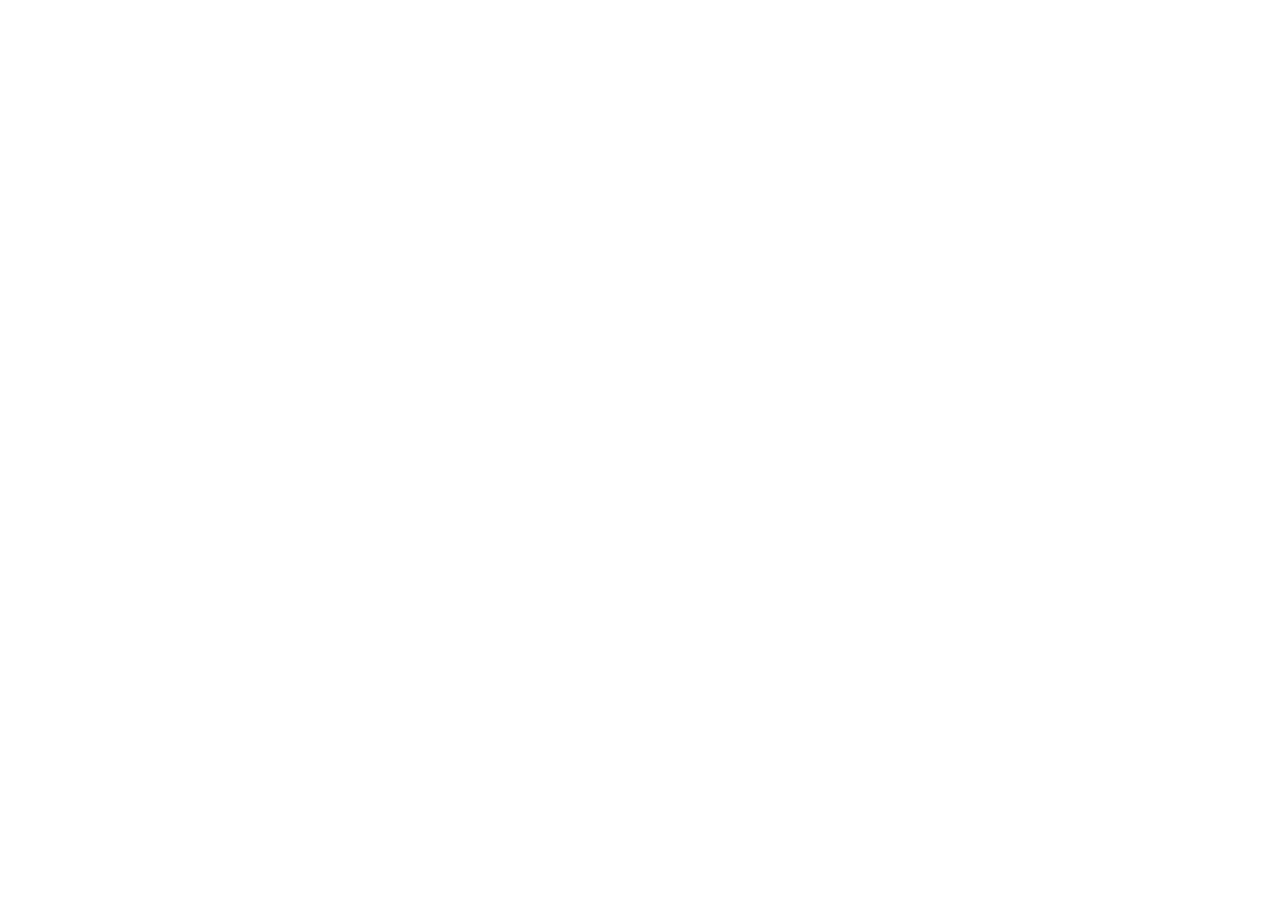
==== commit b9aa42d8: "Separa APNS Sites: portfólio, políticas próprias e banner de cookies" ====
--- a/bio/index.html
+++ b/bio/index.html
@@ -1,124 +1,15 @@
-<!DOCTYPE html>
-<html lang="pt-BR">
-<head>
-<meta charset="UTF-8">
-<meta name="viewport" content="width=device-width, initial-scale=1">
-<meta name="theme-color" content="#02091A">
-
-<title>21Monteiro · Todos os Links</title>
-<meta name="description" content="Página oficial de links do 21Monteiro. Fale comigo no WhatsApp, veja meu portfólio de sites, conheça o curso Reset Mental e acompanhe nas redes.">
-<meta name="author" content="Vitor Monteiro · 21Monteiro">
-<link rel="canonical" href="https://21monteiro.com.br/bio/">
-
-<meta property="og:type" content="profile">
-<meta property="og:locale" content="pt_BR">
-<meta property="og:site_name" content="21Monteiro">
-<meta property="og:title" content="21Monteiro · Todos os Links">
-<meta property="og:description" content="Fale comigo, veja meu portfólio e conheça o curso Reset Mental. Tudo em um lugar só.">
-<meta property="og:image" content="https://21monteiro.com.br/assets/img/foto-bio-og.webp">
-<meta property="og:image:width" content="1200">
-<meta property="og:image:height" content="1200">
-<meta name="twitter:card" content="summary_large_image">
-
-<link rel="icon" href="/assets/img/logo-header.webp" type="image/webp">
-<link rel="apple-touch-icon" href="/assets/img/foto-bio.webp">
-
-<link rel="preconnect" href="https://fonts.googleapis.com">
-<link rel="preconnect" href="https://fonts.gstatic.com" crossorigin>
-<link rel="stylesheet" href="https://fonts.googleapis.com/css2?family=Inter:ital,opsz,wght@0,14..32,100..900;1,14..32,100..900&display=swap">
-
-<link rel="stylesheet" href="/css/base.css">
-<link rel="stylesheet" href="/css/bio.css">
-<link rel="stylesheet" href="/css/lead.css">
-
-<link rel="preload" as="image" href="/assets/img/foto-bio.webp">
-<link rel="preload" as="image" href="/assets/img/banner-whatsapp.webp">
-
-<script type="application/ld+json">
-{
-  "@context": "https://schema.org",
-  "@type": "Person",
-  "name": "Vitor Monteiro",
-  "alternateName": "21Monteiro",
-  "jobTitle": "Web Designer e Desenvolvedor",
-  "url": "https://21monteiro.com.br/bio/",
-  "sameAs": [
-    "https://www.instagram.com/apenasites/",
-    "https://www.instagram.com/21monteiro_/",
-    "https://www.youtube.com/@21Monteiro",
-    "https://www.behance.net/21monteiro"
-  ]
-}
-</script>
-</head>
-
-<body class="pagina-bio">
-
-<!-- Fundo em camadas -->
-<div class="bio-fundo" aria-hidden="true">
-  <img src="/assets/img/bio-bg.webp" alt="">
-</div>
-<div class="bio-halo" aria-hidden="true"></div>
-
-<main class="bio-container">
-
-  <!-- ====================== PERFIL ====================== -->
-  <header class="bio-perfil">
-    <div class="bio-avatar">
-      <img src="/assets/img/foto-bio.webp" alt="Foto de Vitor Monteiro" width="138" height="138" fetchpriority="high">
-    </div>
-
-    <h1 class="bio-nome">21Monteiro</h1>
-    <p class="bio-cargo">Web Designer &amp; Desenvolvedor</p>
-    <p class="bio-sobre">
-      Crio sites e landing pages que carregam rápido, ficam bonitas no celular
-      e, o mais importante, vendem. Escolha abaixo para onde você quer ir.
-    </p>
-  </header>
-
-  <!-- ====================== MENU DE LINKS ====================== -->
-  <nav aria-labelledby="rotulo-menu">
-    <p class="bio-menu-rotulo" id="rotulo-menu">Para onde você quer ir?</p>
-    <ul class="bio-menu" id="bio-menu">
-      <!-- montado por js/main.js a partir de dados.js -->
-    </ul>
-  </nav>
-
-  <!-- ====================== AGRADECIMENTO ====================== -->
-  <section class="bio-obrigado">
-    <h2 class="texto-marca">Obrigado!</h2>
-    <p>Fico feliz que você esteja aqui. Qualquer dúvida, é só me chamar.</p>
-  </section>
-
-  <!-- ====================== RODAPÉ ====================== -->
-  <footer class="bio-rodape">
-    <div class="bio-rodape-redes redes">
-      <a data-rede="instagramPessoal" href="#" target="_blank" rel="noopener" aria-label="Instagram">
-        <svg viewBox="0 0 24 24" fill="currentColor" aria-hidden="true"><path d="M12 2.16c3.2 0 3.58.01 4.85.07 1.17.05 1.8.25 2.23.41.56.22.96.48 1.38.9.42.42.68.82.9 1.38.16.42.36 1.06.41 2.23.06 1.27.07 1.65.07 4.85s-.01 3.58-.07 4.85c-.05 1.17-.25 1.8-.41 2.23-.22.56-.48.96-.9 1.38-.42.42-.82.68-1.38.9-.42.16-1.06.36-2.23.41-1.27.06-1.65.07-4.85.07s-3.58-.01-4.85-.07c-1.17-.05-1.8-.25-2.23-.41-.56-.22-.96-.48-1.38-.9-.42-.42-.68-.82-.9-1.38-.16-.42-.36-1.06-.41-2.23C2.17 15.58 2.16 15.2 2.16 12s.01-3.58.07-4.85c.05-1.17.25-1.8.41-2.23.22-.56.48-.96.9-1.38.42-.42.82-.68 1.38-.9.42-.16 1.06-.36 2.23-.41C8.42 2.17 8.8 2.16 12 2.16M12 0C8.74 0 8.33.01 7.05.07c-1.28.06-2.15.26-2.91.56-.79.31-1.46.72-2.13 1.38A5.9 5.9 0 0 0 .63 4.14c-.3.76-.5 1.63-.56 2.91C.01 8.33 0 8.74 0 12s.01 3.67.07 4.95c.06 1.28.26 2.15.56 2.91.31.79.72 1.46 1.38 2.13a5.9 5.9 0 0 0 2.13 1.38c.76.3 1.63.5 2.91.56C8.33 23.99 8.74 24 12 24s3.67-.01 4.95-.07c1.28-.06 2.15-.26 2.91-.56a5.9 5.9 0 0 0 2.13-1.38 5.9 5.9 0 0 0 1.38-2.13c.3-.76.5-1.63.56-2.91.06-1.28.07-1.69.07-4.95s-.01-3.67-.07-4.95c-.06-1.28-.26-2.15-.56-2.91a5.9 5.9 0 0 0-1.38-2.13A5.9 5.9 0 0 0 19.86.63c-.76-.3-1.63-.5-2.91-.56C15.67.01 15.26 0 12 0m0 5.84a6.16 6.16 0 1 0 0 12.32 6.16 6.16 0 0 0 0-12.32M12 16a4 4 0 1 1 0-8 4 4 0 0 1 0 8m7.85-10.41a1.44 1.44 0 1 1-2.88 0 1.44 1.44 0 0 1 2.88 0"/></svg>
-      </a>
-      <a data-rede="youtube" href="#" target="_blank" rel="noopener" aria-label="YouTube">
-        <svg viewBox="0 0 24 24" fill="currentColor" aria-hidden="true"><path d="M23.5 6.19a3.02 3.02 0 0 0-2.12-2.14C19.5 3.55 12 3.55 12 3.55s-7.5 0-9.38.5A3.02 3.02 0 0 0 .5 6.19C0 8.08 0 12 0 12s0 3.92.5 5.81a3.02 3.02 0 0 0 2.12 2.14c1.88.5 9.38.5 9.38.5s7.5 0 9.38-.5a3.02 3.02 0 0 0 2.12-2.14C24 15.92 24 12 24 12s0-3.92-.5-5.81M9.55 15.57V8.43L15.82 12l-6.27 3.57"/></svg>
-      </a>
-      <a data-rede="behance" href="#" target="_blank" rel="noopener" aria-label="Behance">
-        <svg viewBox="0 0 24 24" fill="currentColor" aria-hidden="true"><path d="M7.44 4.5c.7 0 1.34.06 1.92.19.58.12 1.07.32 1.48.6.41.28.73.65.95 1.11.23.46.34 1.04.34 1.72 0 .74-.17 1.35-.5 1.84-.34.49-.84.89-1.5 1.2.9.26 1.58.72 2.02 1.37.44.66.67 1.45.67 2.37 0 .75-.15 1.4-.44 1.94-.29.55-.68 1-1.17 1.34-.49.35-1.06.6-1.69.77-.63.16-1.28.25-1.95.25H0V4.5h7.44m-.45 5.64c.58 0 1.05-.14 1.42-.41.37-.28.55-.72.55-1.34 0-.34-.06-.63-.18-.85a1.32 1.32 0 0 0-.5-.52 2.1 2.1 0 0 0-.71-.26 4.6 4.6 0 0 0-.84-.07H3.3v3.45h3.69m.2 5.92c.32 0 .63-.03.92-.1.29-.06.55-.17.77-.32.22-.15.4-.36.53-.62.13-.26.2-.6.2-1 0-.79-.22-1.35-.66-1.69-.44-.34-1.03-.5-1.75-.5H3.3v4.23h3.89M16.9 15.9c.44.43 1.08.65 1.91.65.6 0 1.11-.15 1.54-.45.43-.3.7-.62.79-.95h2.4c-.38 1.2-.97 2.05-1.77 2.56-.79.51-1.75.77-2.88.77-.78 0-1.49-.13-2.12-.38a4.45 4.45 0 0 1-1.6-1.08 4.8 4.8 0 0 1-1.02-1.68 6.15 6.15 0 0 1-.35-2.13c0-.76.12-1.46.36-2.11a4.9 4.9 0 0 1 2.65-2.8 5.3 5.3 0 0 1 2.08-.4c.85 0 1.6.17 2.23.5.64.32 1.16.77 1.57 1.32.41.56.7 1.19.88 1.9.18.71.24 1.45.19 2.22h-7.24c0 .85.28 1.63.72 2.06m3.36-5.6c-.35-.38-.92-.59-1.66-.59-.48 0-.89.08-1.21.25a2.4 2.4 0 0 0-.76.6c-.19.24-.32.5-.4.77-.07.27-.11.51-.13.72h4.48c-.13-.7-.35-1.19-.7-1.57M15.2 5.4h5.6v1.36h-5.6z"/></svg>
-      </a>
-    </div>
-
-    <div class="bio-rodape-links">
-      <a href="/politica-de-privacidade/">Política de Privacidade</a>
-      <a href="/politica-de-cookies/">Política de Cookies</a>
-      <a href="/">Portfólio</a>
-    </div>
-
-    <p class="bio-rodape-marca">
-      &copy; <span data-ano>2026</span> 21Monteiro · Todos os direitos reservados
-    </p>
-  </footer>
-
-</main>
-
-<script src="/js/dados.js"></script>
-<script src="/js/main.js"></script>
-<script src="/js/lead.js"></script>
-</body>
-</html>
+<!DOCTYPE html>
+<html lang="pt-BR">
+<head>
+<meta charset="UTF-8">
+<!-- A página de links mudou para o site do 21Monteiro. -->
+<meta name="robots" content="noindex, follow">
+<link rel="canonical" href="https://21monteiro.com.br/">
+<meta http-equiv="refresh" content="0; url=https://21monteiro.com.br/">
+<title>Redirecionando…</title>
+</head>
+<body>
+<p>A página de links mudou. <a href="https://21monteiro.com.br/">Clique aqui para abrir</a>.</p>
+<script>location.replace("https://21monteiro.com.br/" + location.search);</script>
+</body>
+</html>
